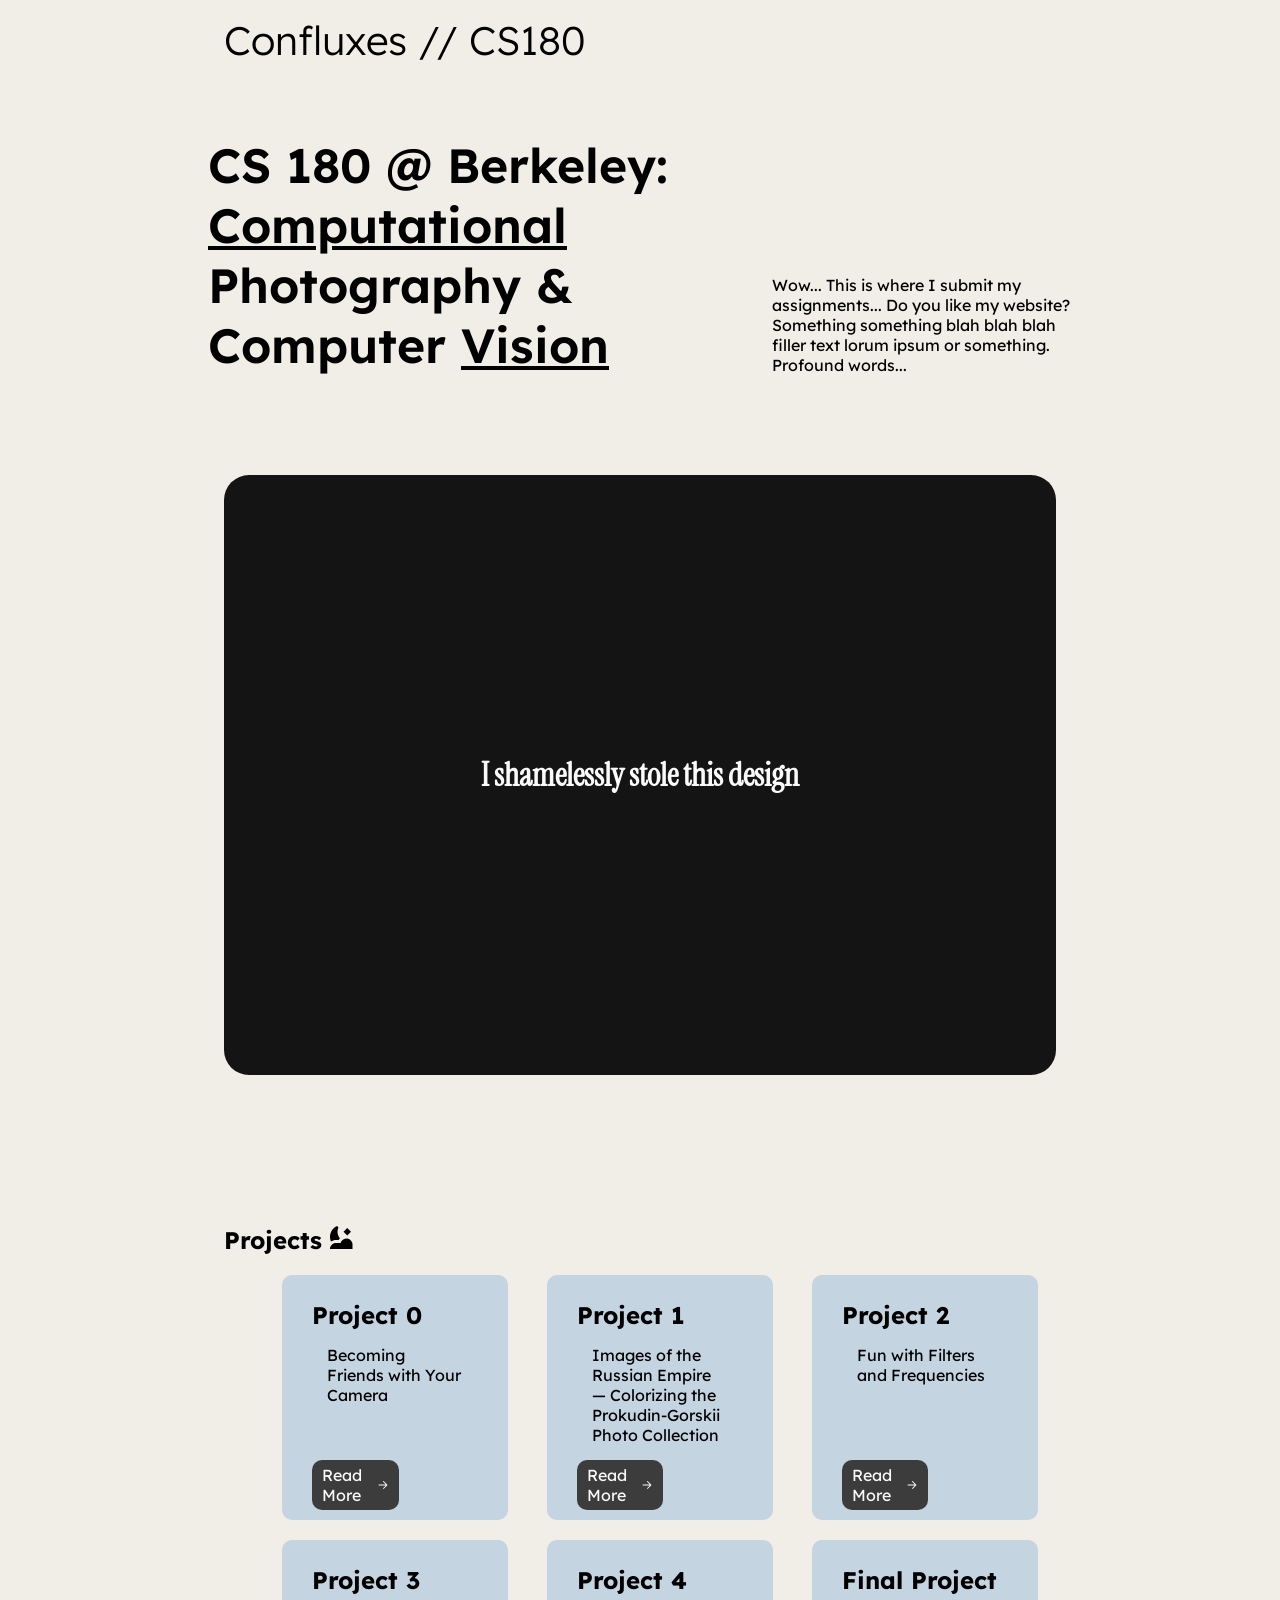
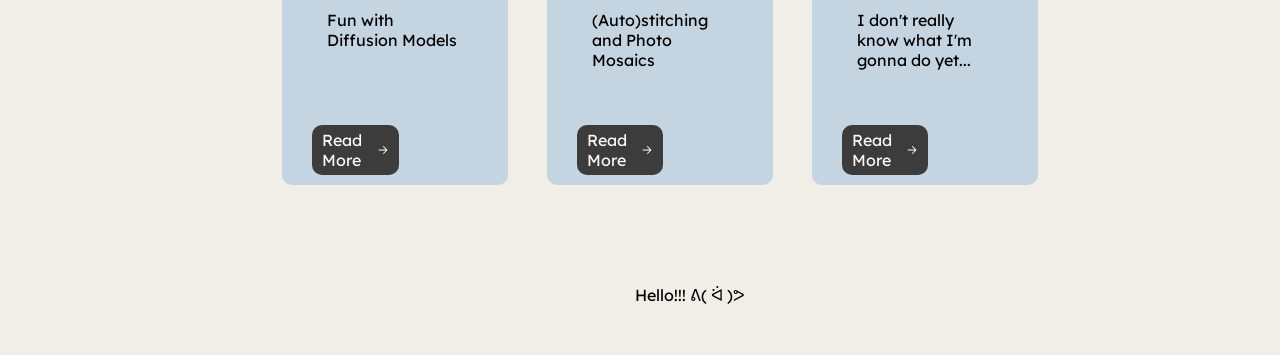
==== index.html @ a24f71de "whatever" ====
<!DOCTYPE html>
<html>

<head>
    <meta http-equiv="Content-Type" content="text/html;charset=utf-8" />
    <link rel="stylesheet" href="./style.css" />
    <link rel="preconnect" href="https://fonts.googleapis.com">
    <link rel="preconnect" href="https://fonts.gstatic.com" crossorigin>
    <link href="https://fonts.googleapis.com/css2?family=Lexend:wght@100..900&display=swap" rel="stylesheet">
    <link rel="preconnect" href="https://fonts.googleapis.com">
    <link rel="preconnect" href="https://fonts.gstatic.com" crossorigin>
    <link href="https://fonts.googleapis.com/css2?family=Instrument+Serif:ital@0;1&display=swap" rel="stylesheet">
</head>

<body>
    <header>
        Confluxes // CS180
    </header>
    <div id="splash">
        <div id="left">
            CS 180 @ Berkeley: <u>Computational</u> Photography & Computer <u>Vision</u>
        </div>
        <div id="right">
            Wow... This is where I submit my assignments...
            Do you like my website?
            Something something blah blah blah filler text lorum ipsum or something. Profound words...
        </div>
    </div>
    <div id="bannerContainer">
        <div id="banner" style="max-width: 65%; border-radius: 25px;">
            <h1 id="bannertext" class="transition">Truly the most miserable website ever</h1>
        </div>
    </div>
    <h2 style="margin-top: 850px;">
        Projects <img style="height: 1.5rem;" src="./moon.svg" />
    </h2>
    <div class="projects">
        <div>
            <h2>
                Project 0
            </h2>
            <div>
                Becoming Friends with Your Camera
            </div>
            <a href="./project0.html">
                Read More
                <svg width="20px" height="20px" viewBox="0 0 24 24" xmlns="http://www.w3.org/2000/svg">
                    <path fill-rule="evenodd" clip-rule="evenodd"
                        d="M12.2929 4.29289C12.6834 3.90237 13.3166 3.90237 13.7071 4.29289L20.7071 11.2929C21.0976 11.6834 21.0976 12.3166 20.7071 12.7071L13.7071 19.7071C13.3166 20.0976 12.6834 20.0976 12.2929 19.7071C11.9024 19.3166 11.9024 18.6834 12.2929 18.2929L17.5858 13H4C3.44772 13 3 12.5523 3 12C3 11.4477 3.44772 11 4 11H17.5858L12.2929 5.70711C11.9024 5.31658 11.9024 4.68342 12.2929 4.29289Z" />
                </svg>
            </a>
        </div>
        <div>
            <h2>
                Project 1
            </h2>
            <div>
                Images of the Russian Empire — Colorizing the Prokudin-Gorskii Photo Collection
            </div>
            <a href="./notready.html">
                Read More
                <svg width="20px" height="20px" viewBox="0 0 24 24" xmlns="http://www.w3.org/2000/svg">
                    <path fill-rule="evenodd" clip-rule="evenodd"
                        d="M12.2929 4.29289C12.6834 3.90237 13.3166 3.90237 13.7071 4.29289L20.7071 11.2929C21.0976 11.6834 21.0976 12.3166 20.7071 12.7071L13.7071 19.7071C13.3166 20.0976 12.6834 20.0976 12.2929 19.7071C11.9024 19.3166 11.9024 18.6834 12.2929 18.2929L17.5858 13H4C3.44772 13 3 12.5523 3 12C3 11.4477 3.44772 11 4 11H17.5858L12.2929 5.70711C11.9024 5.31658 11.9024 4.68342 12.2929 4.29289Z" />
                </svg>
            </a>
        </div>
        <div>
            <h2>
                Project 2
            </h2>
            <div>
                Fun with Filters and Frequencies
            </div>
            <a href="./notready.html">
                Read More
                <svg width="20px" height="20px" viewBox="0 0 24 24" xmlns="http://www.w3.org/2000/svg">
                    <path fill-rule="evenodd" clip-rule="evenodd"
                        d="M12.2929 4.29289C12.6834 3.90237 13.3166 3.90237 13.7071 4.29289L20.7071 11.2929C21.0976 11.6834 21.0976 12.3166 20.7071 12.7071L13.7071 19.7071C13.3166 20.0976 12.6834 20.0976 12.2929 19.7071C11.9024 19.3166 11.9024 18.6834 12.2929 18.2929L17.5858 13H4C3.44772 13 3 12.5523 3 12C3 11.4477 3.44772 11 4 11H17.5858L12.2929 5.70711C11.9024 5.31658 11.9024 4.68342 12.2929 4.29289Z" />
                </svg>
            </a>
        </div>
    </div>
    <div class="projects">
        <div>
            <h2>
                Project 3
            </h2>
            <div>
                Fun with Diffusion Models
            </div>
            <a href="./notready.html">
                Read More
                <svg width="20px" height="20px" viewBox="0 0 24 24" xmlns="http://www.w3.org/2000/svg">
                    <path fill-rule="evenodd" clip-rule="evenodd"
                        d="M12.2929 4.29289C12.6834 3.90237 13.3166 3.90237 13.7071 4.29289L20.7071 11.2929C21.0976 11.6834 21.0976 12.3166 20.7071 12.7071L13.7071 19.7071C13.3166 20.0976 12.6834 20.0976 12.2929 19.7071C11.9024 19.3166 11.9024 18.6834 12.2929 18.2929L17.5858 13H4C3.44772 13 3 12.5523 3 12C3 11.4477 3.44772 11 4 11H17.5858L12.2929 5.70711C11.9024 5.31658 11.9024 4.68342 12.2929 4.29289Z" />
                </svg>
            </a>
        </div>
        <div>
            <h2>
                Project 4
            </h2>
            <div>
                (Auto)stitching and Photo Mosaics
            </div>
            <a href="./notready.html">
                Read More
                <svg width="20px" height="20px" viewBox="0 0 24 24" xmlns="http://www.w3.org/2000/svg">
                    <path fill-rule="evenodd" clip-rule="evenodd"
                        d="M12.2929 4.29289C12.6834 3.90237 13.3166 3.90237 13.7071 4.29289L20.7071 11.2929C21.0976 11.6834 21.0976 12.3166 20.7071 12.7071L13.7071 19.7071C13.3166 20.0976 12.6834 20.0976 12.2929 19.7071C11.9024 19.3166 11.9024 18.6834 12.2929 18.2929L17.5858 13H4C3.44772 13 3 12.5523 3 12C3 11.4477 3.44772 11 4 11H17.5858L12.2929 5.70711C11.9024 5.31658 11.9024 4.68342 12.2929 4.29289Z" />
                </svg>
            </a>
        </div>
        <div>
            <h2>
                Final Project
            </h2>
            <div>
                I don't really know what I'm gonna do yet...
            </div>
            <a href="./notready.html">
                Read More
                <svg width="20px" height="20px" viewBox="0 0 24 24" xmlns="http://www.w3.org/2000/svg">
                    <path fill-rule="evenodd" clip-rule="evenodd"
                        d="M12.2929 4.29289C12.6834 3.90237 13.3166 3.90237 13.7071 4.29289L20.7071 11.2929C21.0976 11.6834 21.0976 12.3166 20.7071 12.7071L13.7071 19.7071C13.3166 20.0976 12.6834 20.0976 12.2929 19.7071C11.9024 19.3166 11.9024 18.6834 12.2929 18.2929L17.5858 13H4C3.44772 13 3 12.5523 3 12C3 11.4477 3.44772 11 4 11H17.5858L12.2929 5.70711C11.9024 5.31658 11.9024 4.68342 12.2929 4.29289Z" />
                </svg>
            </a>
        </div>
    </div>
</body>
<footer>
    Hello!!! ᕕ( ᐛ )ᕗ
</footer>
<script>
    words = ["Truly the most miserable website ever", "I shamelessly stole this design", "I dislike the company this website is based on", "Bespoke human made spaghetti code", "This is some placeholder text", "I need an internship", "I heart coding"]
    index = 1;
    len = words.length;
    text = document.getElementById("bannertext");
    const lmao = (x) => {
        y = 270 / Math.PI * Math.atan(x / 200)
        if (y > 100) {
            return 100
        }
        return y
    }

    const textLoop = async () => {
        while (true) {
            text.className = "transition hidden"
            await new Promise(resolve => setTimeout(resolve, 650));
            text.innerText = words[index++]
            if (index >= len) {
                index = 0;
            }
            text.className = "transition visible"
            await new Promise(resolve => setTimeout(resolve, 5000));
        }
    }
    textLoop()
    
    banner = document.getElementById("banner")
    document.addEventListener("scroll", e => {
        y = lmao(window.scrollY)
        z = (100-y)*(25/100)
        if(y < 65) y = 65;
        console.log(z)
        banner.style.maxWidth = y+"%" 
        banner.style.borderRadius = z+"px"
    })
</script>

</html>
---- style.css ----
:root {
    font-family: "Lexend", sans-serif;
    background-color: rgb(240, 238, 230);
}

body {
    width: 65%;
    max-width: 1500px;
    margin: auto;
}

#splash {
    display: flex;
    gap: 4rem;
    align-items: flex-end;
    justify-content: center;
    margin-bottom: 100px;
}

#left {
    display: block;
    font-weight: 600;
    font-size: 3rem;
    min-width: 500px;
    width: 500px;
}

#right {
    width: 25rem;
    min-width: 300px;
}

header {
    width: 100%;
    font-weight: 300;
    font-size: 2.5rem;
    margin-top: 15px;
    margin-bottom: 70px;
}

.projects {
    display: flex;
    width: 100%;
    justify-content: center;
    gap: 3vw;
    margin: 20px;
}

.projects>div {
    display: block;
    width: 20%;
    background-color: rgb(196, 212, 225);
    padding: 25px 30px 10px 30px;
    border-radius: 10px;
    min-height: 200px;
}

.projects h2 {
    margin: 0;
}

.projects>div>div {
    margin: 15px;
    height: 100px;
}

.projects>div {
    transition: all 1s;
}

.projects>div:hover {
    outline: 5px solid white;
}

.projects a {
    background-color: rgb(60, 60, 60);
    border-radius: 10px;
    padding: 5px 10px 5px 10px;
    color: rgb(250, 250, 250);
    text-decoration: none;
    display: flex;
    justify-content: center;
    align-items: center;
    width: 40%;
    gap: 5px;
    transition: all 0.1s;
}

.projects a>svg {
    fill: rgb(250, 250, 250);
    transition: all 0.1s;
}

a:hover {
    color: rgb(200, 200, 200);
    background-color: rgb(70, 70, 70);
}

.projects a:hover svg {
    fill: rgb(200, 200, 200);
}

a {
    background-color: rgb(60, 60, 60);
    border-radius: 10px;
    padding: 5px 10px 5px 10px;
    color: rgb(250, 250, 250);
    text-decoration: none;
}

#banner {
    background-color: rgb(20, 20, 20);
    color: rgb(250, 250, 250);
    font-weight: 400;
    font-style: normal;
    display: flex;
    flex-direction: column;
    justify-content: center;
    align-items: center;
    /* margin: 150px 20px 150px 20px; */
    height: 600px;
    width: 100%;
    border-radius: 25px;
}
#bannerContainer{
    position:absolute;
    left:0;
    width: 100%;
    display: flex;
    justify-content: center;
}
#bannertext{
    font-family: "Instrument Serif", serif;
}

.gallery {
    display: flex;
    width: 100%;
    gap: 5px;
    justify-content: center;
}

.gallery > div {
    display: flex;
    flex-direction: column;
    align-items: center;
}

.gallery img {
    display: block;
    max-width: 100%;
    max-height: 30vh;
    width: auto;
    height: auto;
}
footer {
    width: 100%;
    display: flex;
    justify-content: center;
    align-items: center;
    margin: 50px;
    margin-top: 100px;
}

.hidden {
  visibility: hidden;
  opacity: 0;
}

.visible {
  visibility: visible;
  opacity: 1;
}

.transition {
  transition: visibility .5s, opacity .5s linear;
}
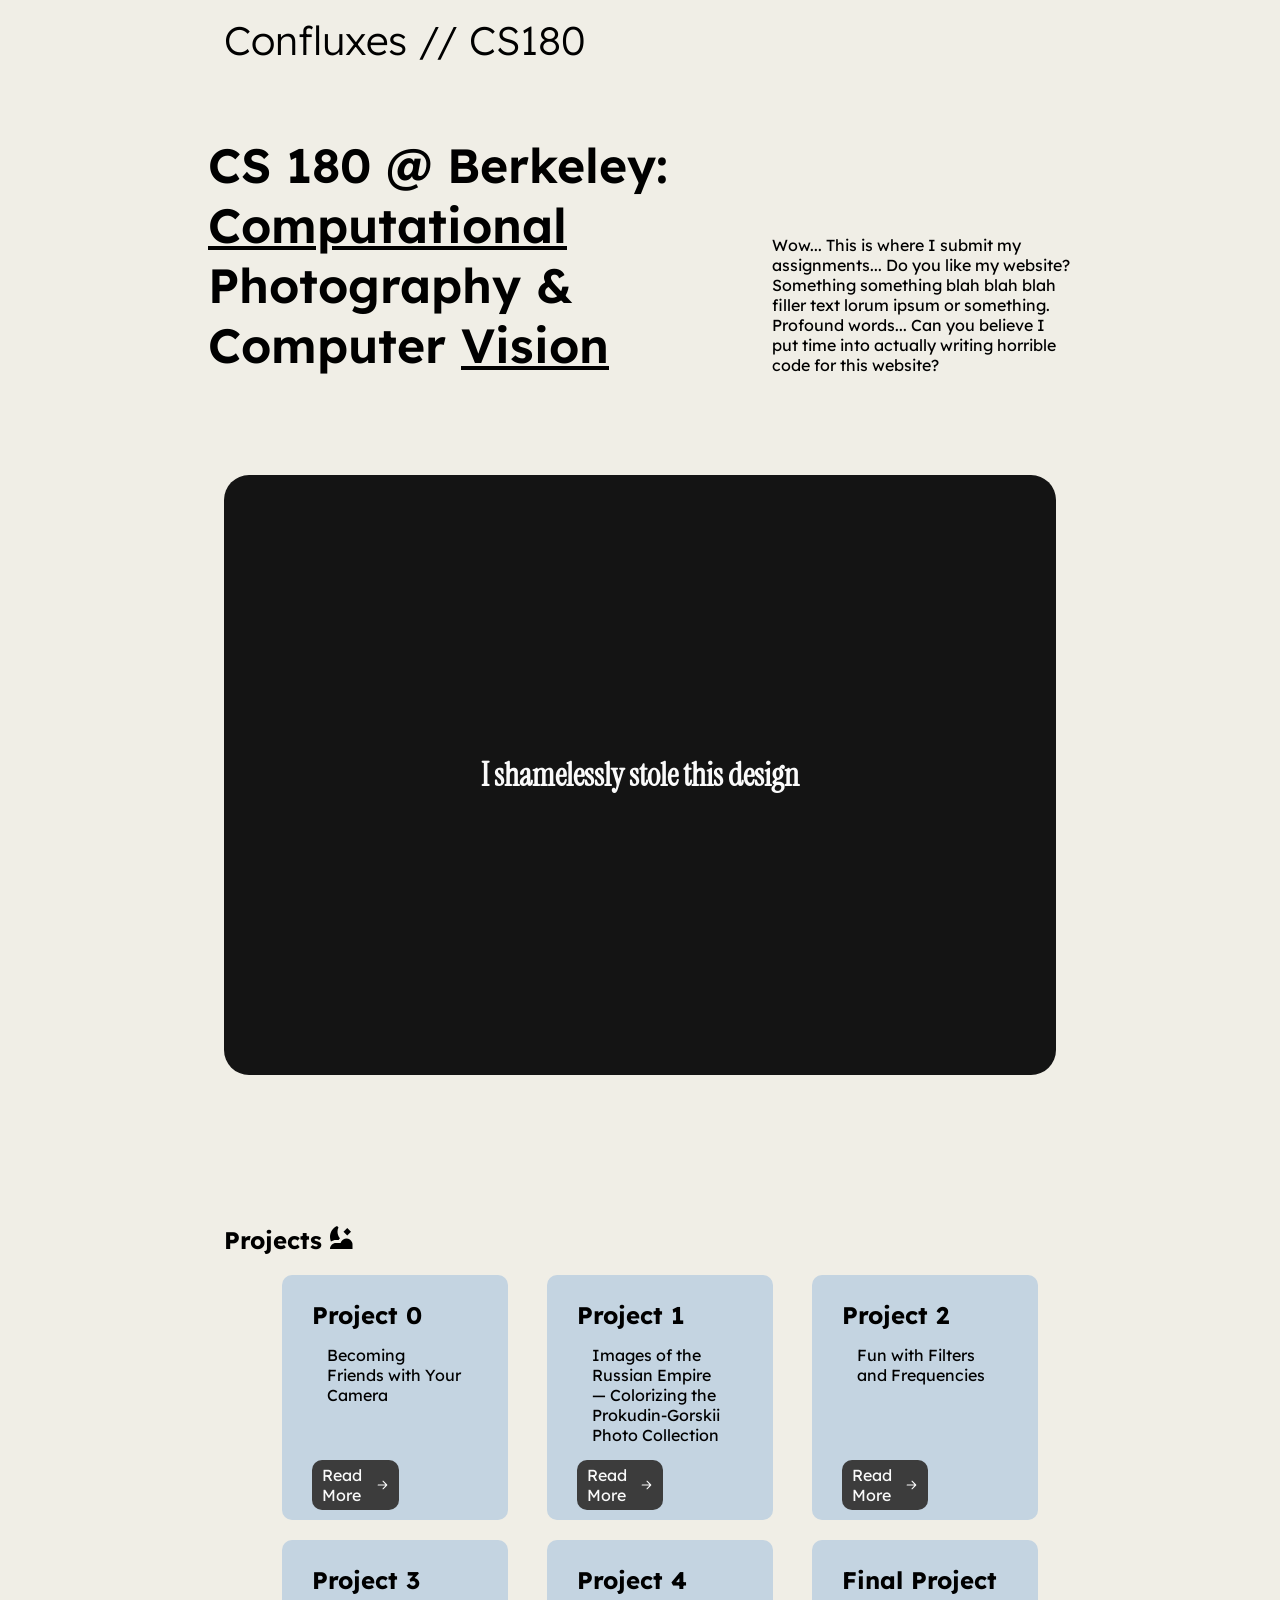
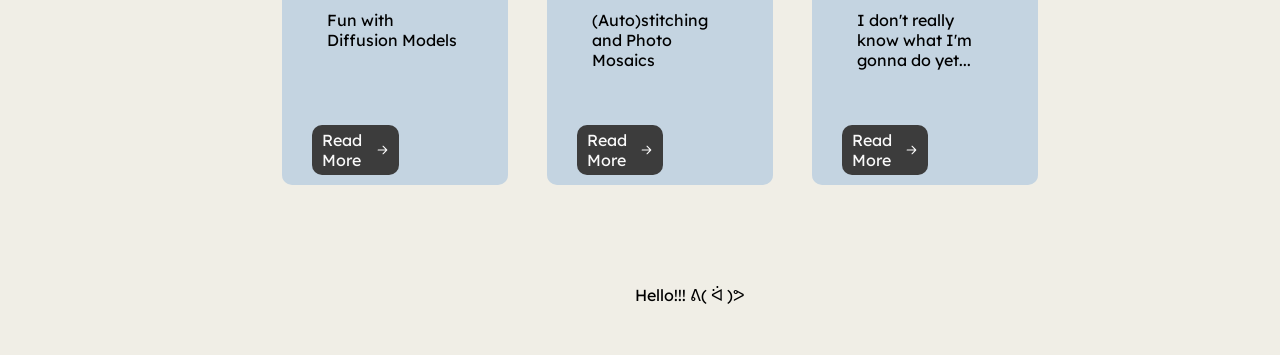
==== commit 93580d82: "proj0" ====
--- a/index.html
+++ b/index.html
@@ -10,6 +10,8 @@
     <link rel="preconnect" href="https://fonts.googleapis.com">
     <link rel="preconnect" href="https://fonts.gstatic.com" crossorigin>
     <link href="https://fonts.googleapis.com/css2?family=Instrument+Serif:ital@0;1&display=swap" rel="stylesheet">
+    <title>Confluxes/CS180</title>
+    <link rel="icon" href="./favicon.ico">
 </head>
 
 <body>
@@ -24,11 +26,13 @@
             Wow... This is where I submit my assignments...
             Do you like my website?
             Something something blah blah blah filler text lorum ipsum or something. Profound words...
+            Can you believe I put time into actually writing horrible code for this website?
         </div>
     </div>
     <div id="bannerContainer">
         <div id="banner" style="max-width: 65%; border-radius: 25px;">
             <h1 id="bannertext" class="transition">Truly the most miserable website ever</h1>
+            
         </div>
     </div>
     <h2 style="margin-top: 850px;">
--- a/style.css
+++ b/style.css
@@ -79,10 +79,9 @@
     color: rgb(250, 250, 250);
     text-decoration: none;
     display: flex;
-    justify-content: center;
+    justify-content: space-between;
     align-items: center;
     width: 40%;
-    gap: 5px;
     transition: all 0.1s;
 }
 
@@ -174,4 +173,23 @@
 
 .transition {
   transition: visibility .5s, opacity .5s linear;
+}
+
+#enlarge {
+    position: fixed;
+    left: 0;
+    top:0;
+    margin: 0;
+    width: 100%;
+    height: 100%;
+    background-color: rgba(0,0,0,0.5);
+    display: flex;
+    justify-content: center;
+    align-items: center;
+}
+#enlarge > img{
+    object-fit: contain;
+    width: auto;
+    max-height: 95%;
+    max-width: 95%;
 }
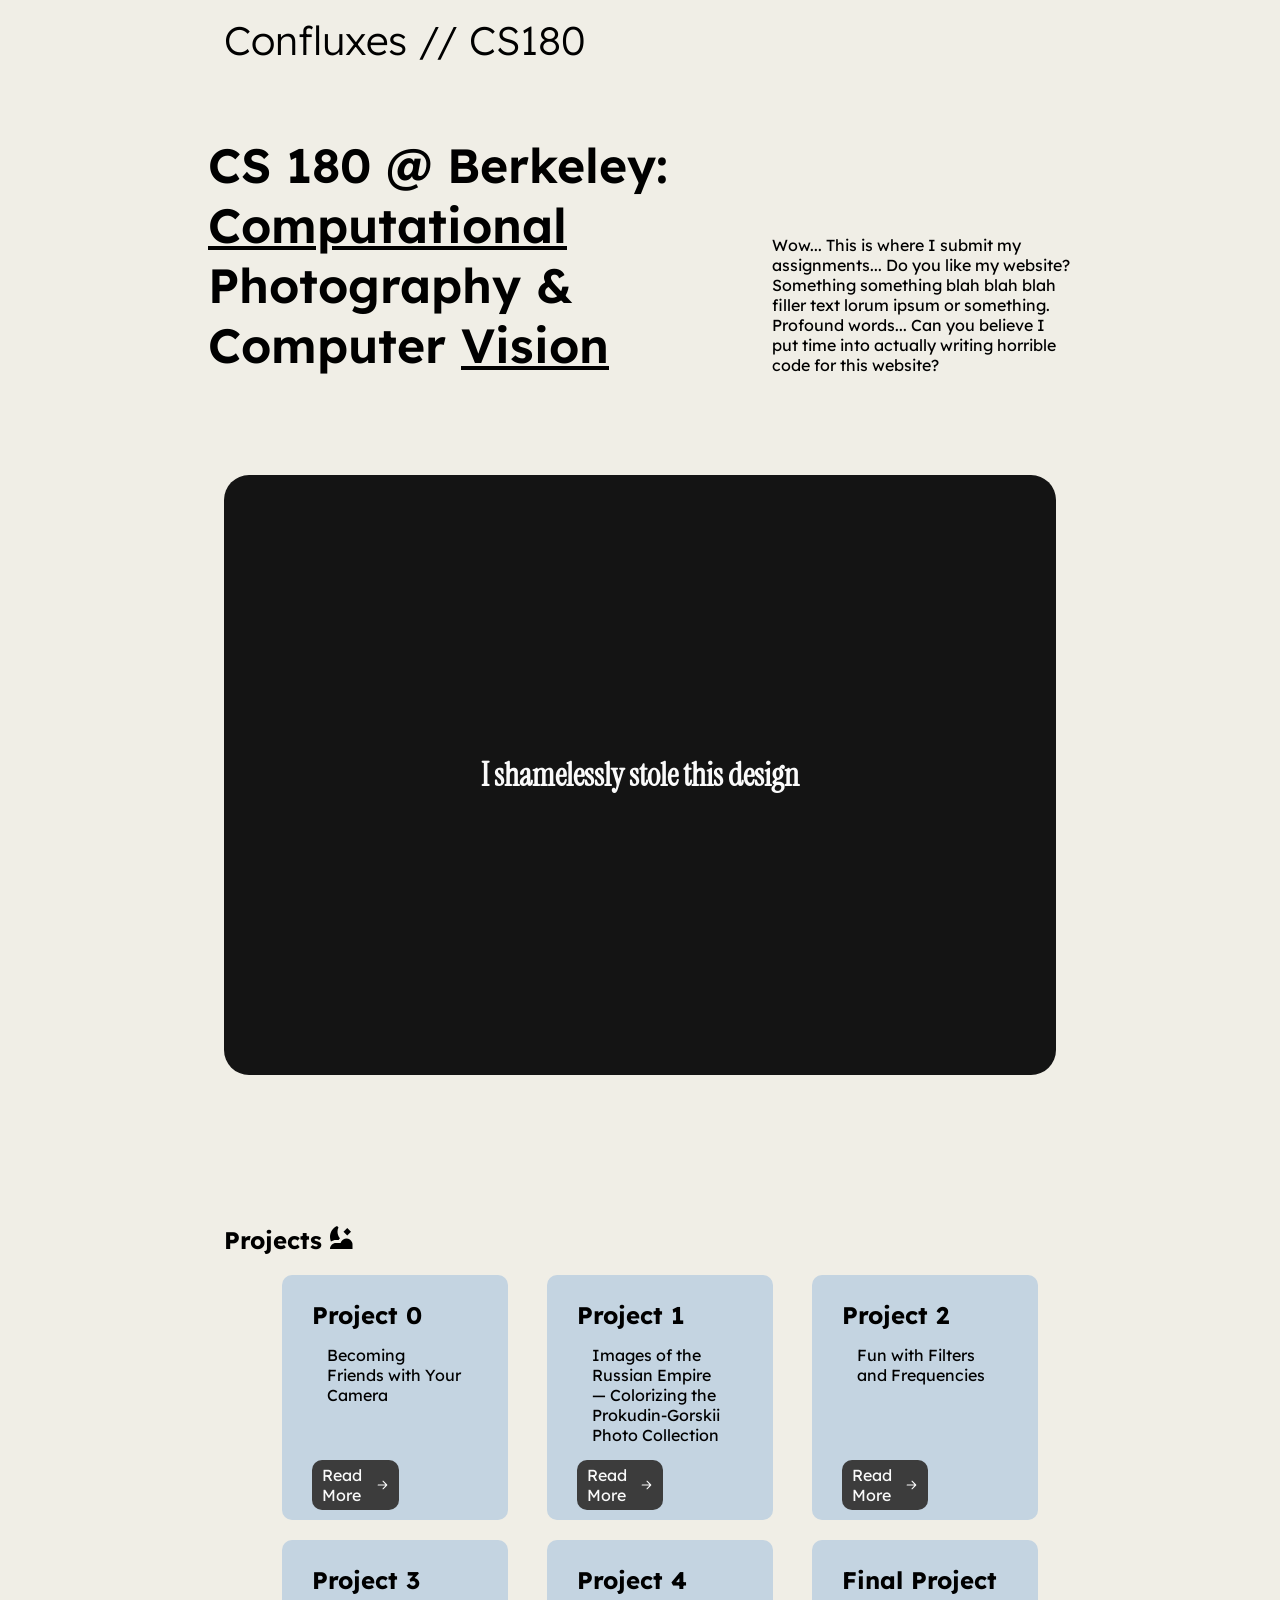
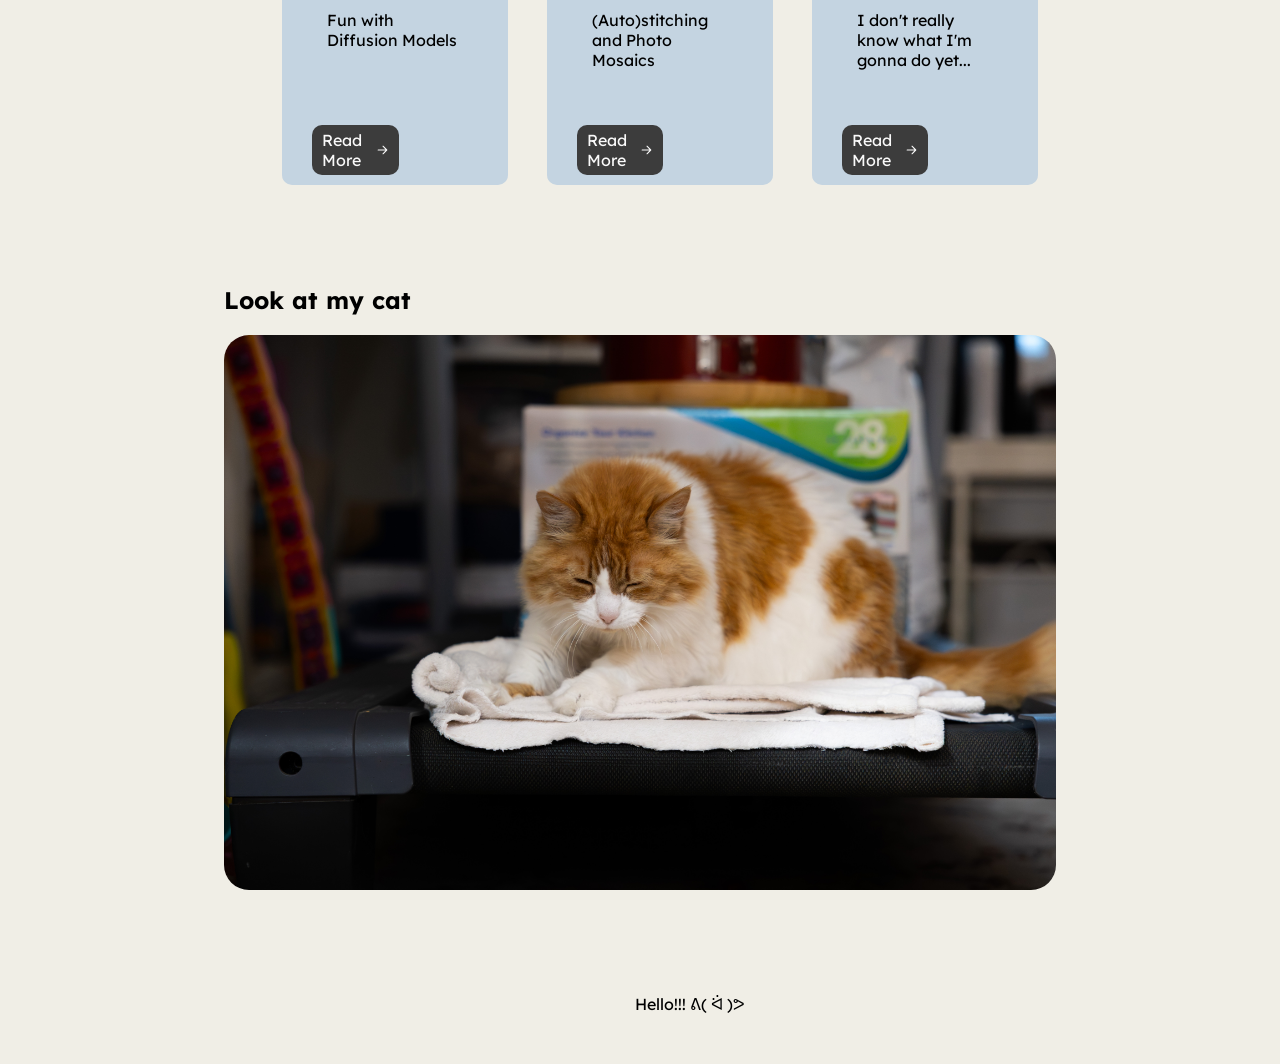
==== commit 7d6d53be: "update index" ====
--- a/index.html
+++ b/index.html
@@ -132,6 +132,12 @@
             </a>
         </div>
     </div>
+    <h2 style="margin-top: 100px;">
+        Look at my cat
+    </h2>
+    <div>
+        <img src="IMGL2126.jpg" style="width: 100%; border-radius: 25px;"/>
+    </div>
 </body>
 <footer>
     Hello!!! ᕕ( ᐛ )ᕗ
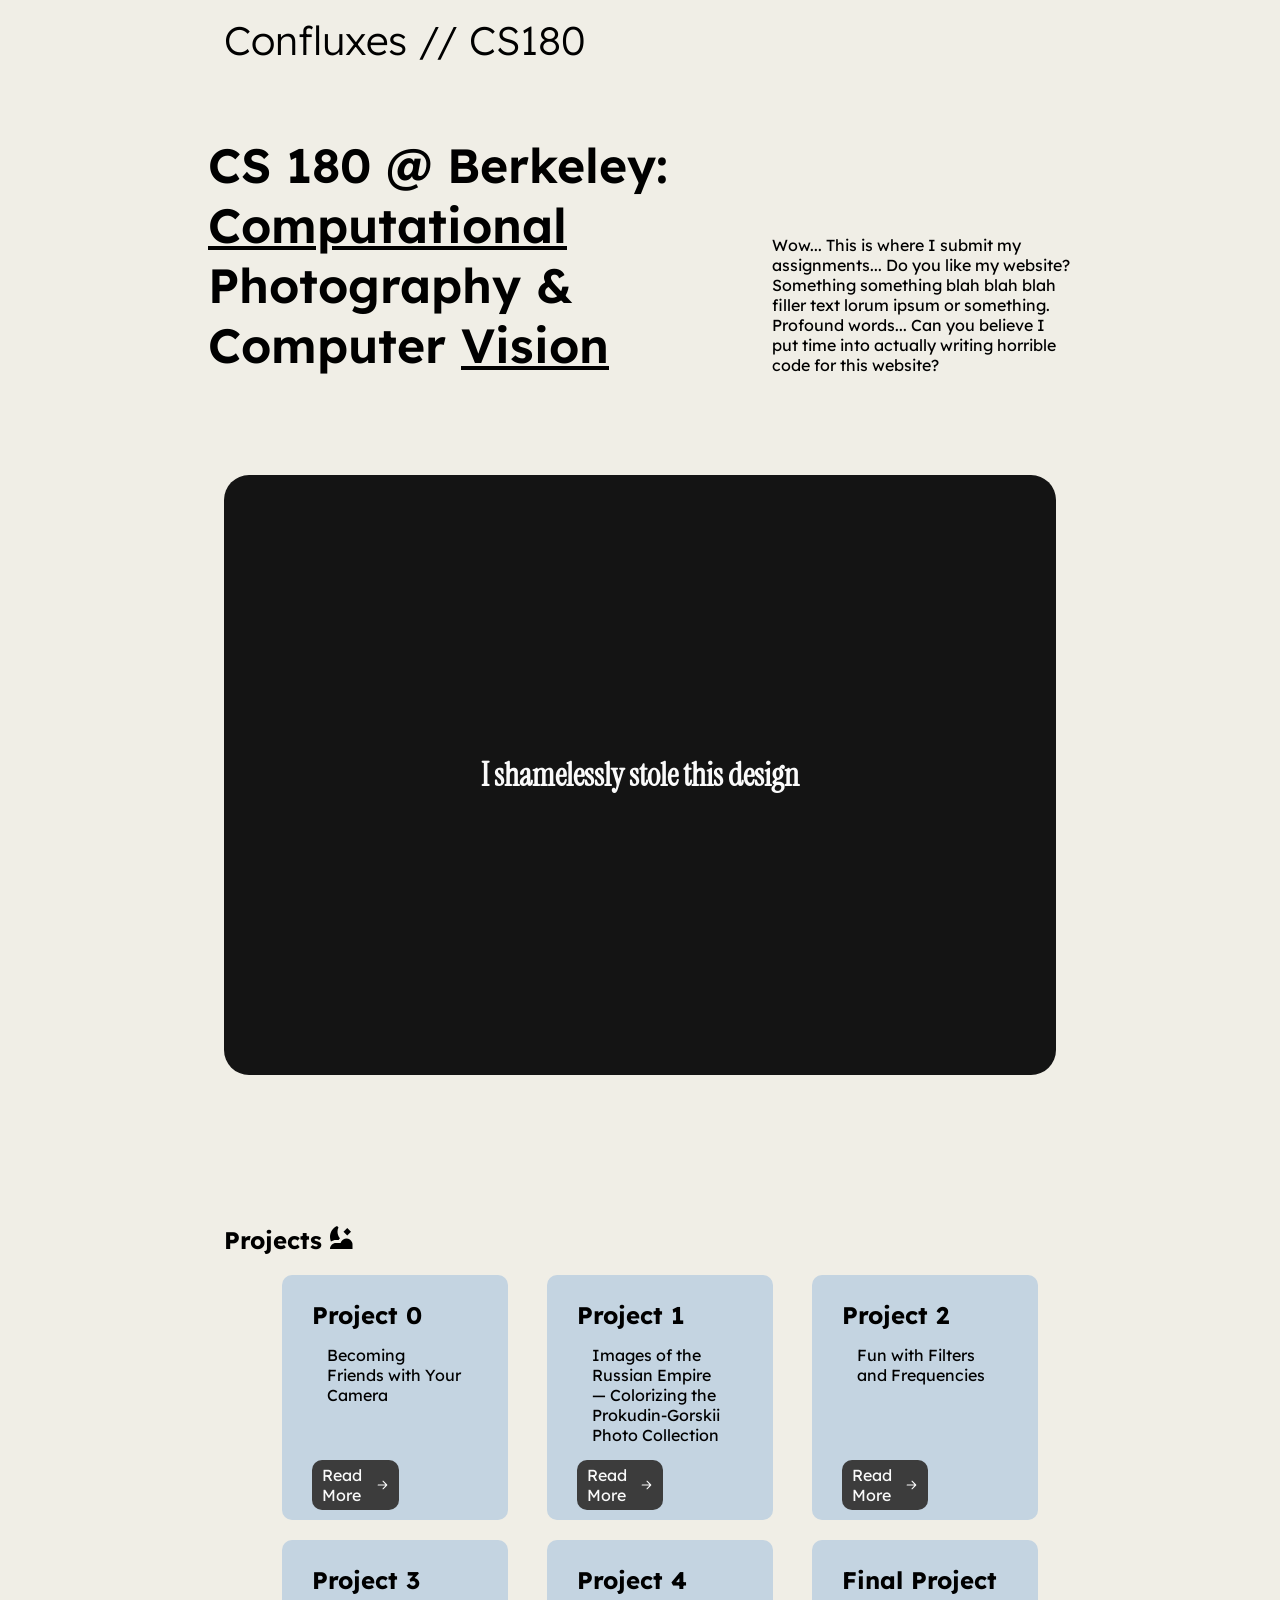
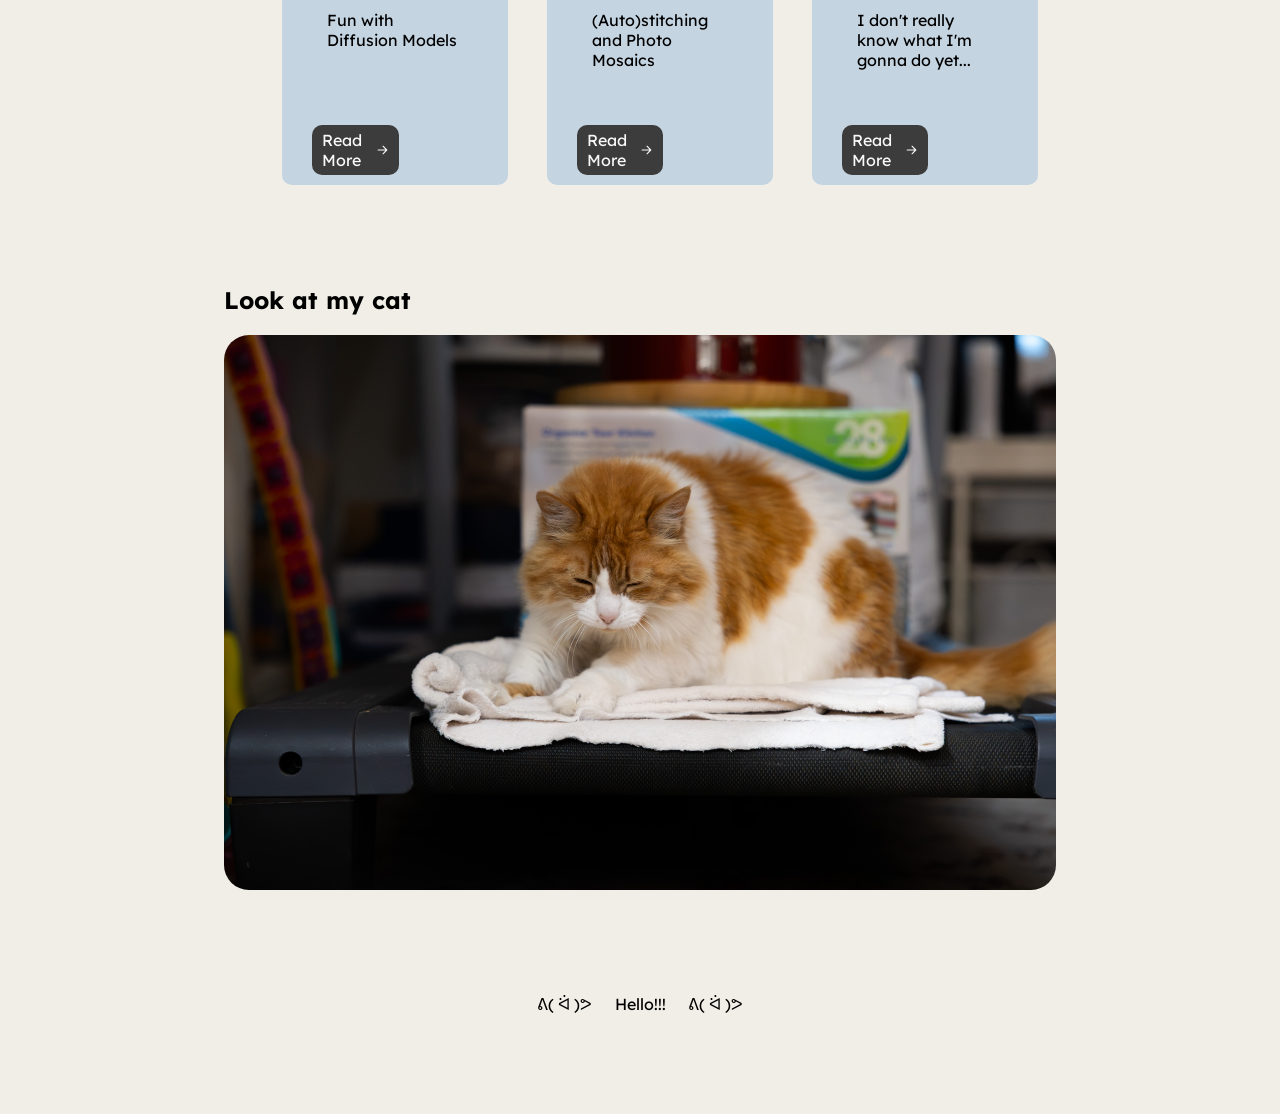
==== commit 1789cca2: "update footer" ====
--- a/index.html
+++ b/index.html
@@ -140,7 +140,8 @@
     </div>
 </body>
 <footer>
-    Hello!!! ᕕ( ᐛ )ᕗ
+    <div>ᕕ( ᐛ )ᕗ&emsp;&emsp;&emsp;&emsp;&emsp;&emsp;ᕕ( ᐛ )ᕗ</div>
+    <span style="position: absolute; display: block; width: 100%; text-align: center;">Hello!!!</span>
 </footer>
 <script>
     words = ["Truly the most miserable website ever", "I shamelessly stole this design", "I dislike the company this website is based on", "Bespoke human made spaghetti code", "This is some placeholder text", "I need an internship", "I heart coding"]
--- a/style.css
+++ b/style.css
@@ -157,8 +157,8 @@
     display: flex;
     justify-content: center;
     align-items: center;
-    margin: 50px;
-    margin-top: 100px;
+    padding-top: 100px;
+    padding-bottom: 100px;
 }
 
 .hidden {
@@ -192,4 +192,25 @@
     width: auto;
     max-height: 95%;
     max-width: 95%;
+}
+
+@keyframes rotate {
+    0% {
+        transform: rotate(0deg);
+    }
+    70% {
+        transform: rotate(360deg);
+    }
+    100%{
+        transform: rotate(360deg);
+    }
+}
+footer:hover > div{
+    animation-play-state: running;
+}
+footer > div{
+    display: block;
+    animation: rotate 1s linear infinite;
+    animation-play-state: paused;
+    animation-timing-function: ease-in;
 }
